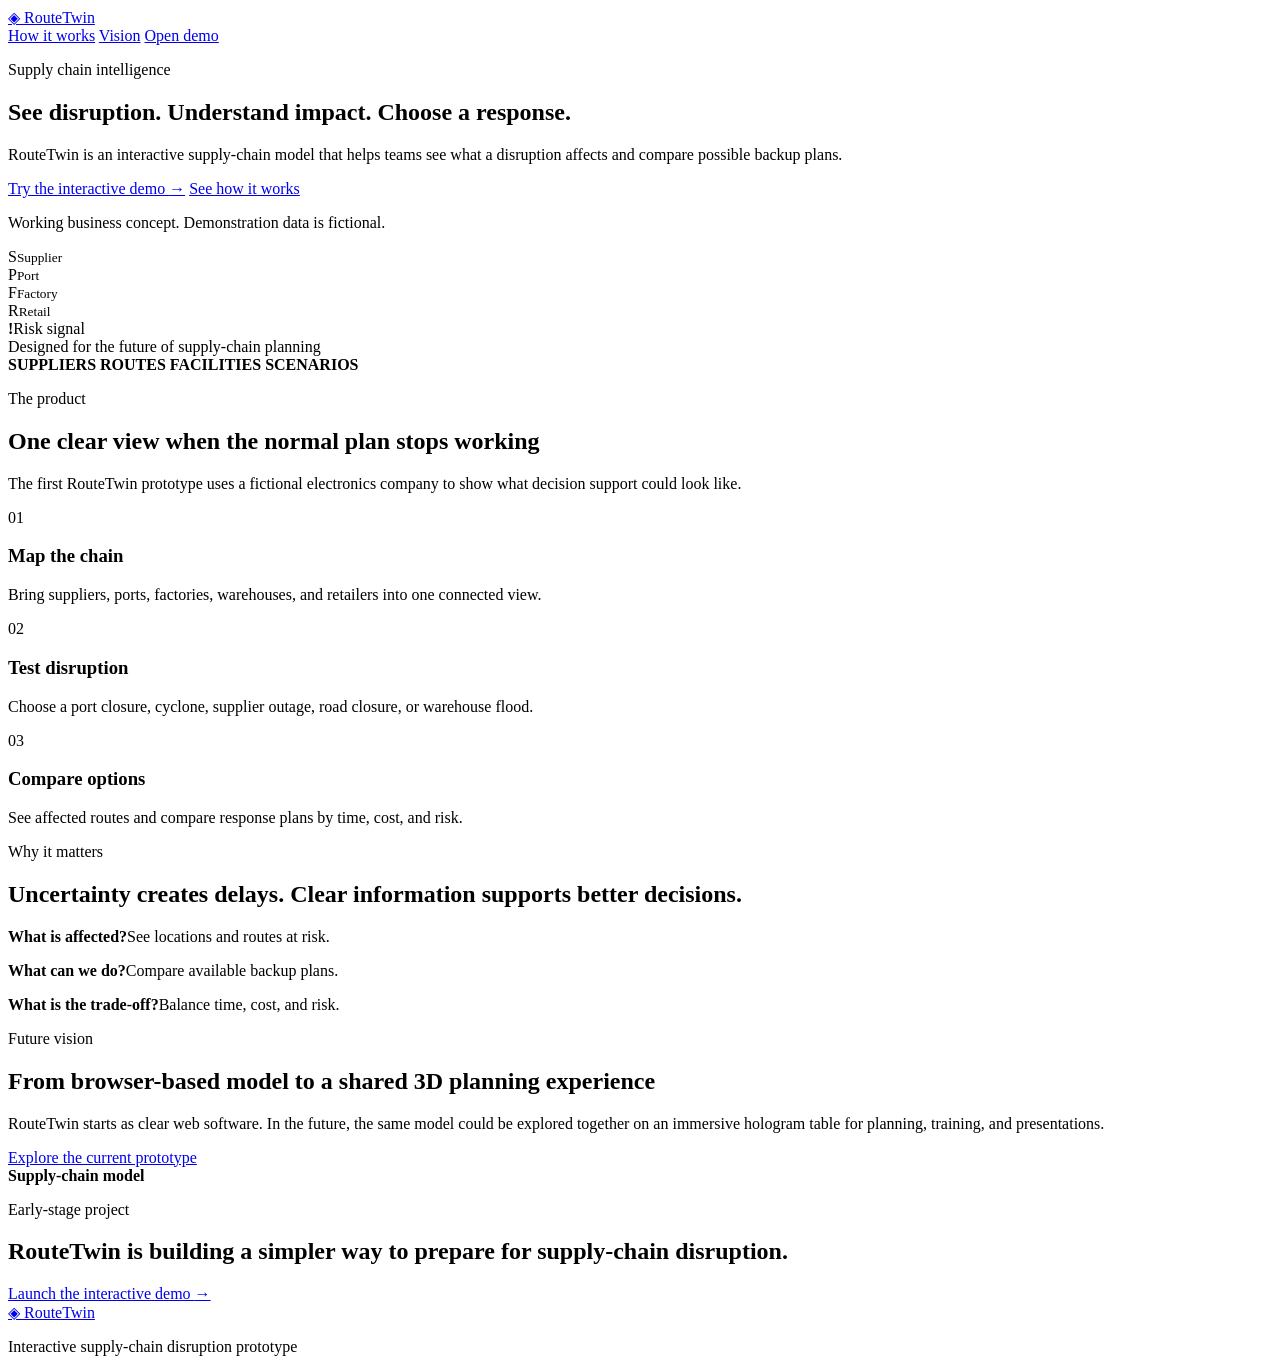
==== index.html @ 759754b1 "Refactor HTML for improved readability and structure" ====
<!doctype html>
<html lang="en">
<head>
  <meta charset="UTF-8" />
  <meta name="viewport" content="width=device-width, initial-scale=1.0" />
  <meta name="description" content="RouteTwin is an early supply-chain disruption visualisation platform." />
  <title>RouteTwin | Supply chain disruption, made visible</title>
  <link rel="stylesheet" href="home.css" />
</head>
<body>
  <header class="site-header">
    <a class="logo" href="index.html"><span>◈</span> RouteTwin</a>
    <nav>
      <a href="#how-it-works">How it works</a>
      <a href="#vision">Vision</a>
      <a class="nav-button" href="demo.html">Open demo</a>
    </nav>
  </header>

  <main>
    <section class="hero-home">
      <div class="hero-copy">
        <p class="eyebrow">Supply chain intelligence</p>
        <h1>See disruption. Understand impact. Choose a response.</h1>
        <p class="lead">RouteTwin is an interactive supply-chain model that helps teams see what a disruption affects and compare possible backup plans.</p>

        <div class="hero-actions">
          <a class="primary-button" href="demo.html">Try the interactive demo <span>→</span></a>
          <a class="text-link" href="#how-it-works">See how it works</a>
        </div>

        <p class="working-note">Working business concept. Demonstration data is fictional.</p>
      </div>

      <div class="hero-visual" aria-label="Illustration of connected supply chain locations">
        <div class="halo"></div>
        <span class="path p1"></span>
        <span class="path p2"></span>
        <span class="path p3"></span>

        <div class="location supplier">S<small>Supplier</small></div>
        <div class="location port">P<small>Port</small></div>
        <div class="location factory">F<small>Factory</small></div>
        <div class="location retail">R<small>Retail</small></div>

        <div class="signal"><b>!</b><span>Risk signal</span></div>
      </div>
    </section>

    <section class="trust-row">
      <span>Designed for the future of supply-chain planning</span>
      <div>
        <b>SUPPLIERS</b>
        <b>ROUTES</b>
        <b>FACILITIES</b>
        <b>SCENARIOS</b>
      </div>
    </section>

    <section id="how-it-works" class="section">
      <p class="eyebrow">The product</p>
      <h2>One clear view when the normal plan stops working</h2>
      <p class="section-intro">The first RouteTwin prototype uses a fictional electronics company to show what decision support could look like.</p>

      <div class="steps">
        <article>
          <span>01</span>
          <h3>Map the chain</h3>
          <p>Bring suppliers, ports, factories, warehouses, and retailers into one connected view.</p>
        </article>

        <article>
          <span>02</span>
          <h3>Test disruption</h3>
          <p>Choose a port closure, cyclone, supplier outage, road closure, or warehouse flood.</p>
        </article>

        <article>
          <span>03</span>
          <h3>Compare options</h3>
          <p>See affected routes and compare response plans by time, cost, and risk.</p>
        </article>
      </div>
    </section>

    <section class="impact-section">
      <div>
        <p class="eyebrow">Why it matters</p>
        <h2>Uncertainty creates delays. Clear information supports better decisions.</h2>
      </div>

      <div class="impact-list">
        <p><b>What is affected?</b><span>See locations and routes at risk.</span></p>
        <p><b>What can we do?</b><span>Compare available backup plans.</span></p>
        <p><b>What is the trade-off?</b><span>Balance time, cost, and risk.</span></p>
      </div>
    </section>

    <section id="vision" class="vision">
      <div>
        <p class="eyebrow">Future vision</p>
        <h2>From browser-based model to a shared 3D planning experience</h2>
        <p>RouteTwin starts as clear web software. In the future, the same model could be explored together on an immersive hologram table for planning, training, and presentations.</p>
        <a class="secondary-button" href="demo.html">Explore the current prototype</a>
      </div>

      <div class="table-scene">
        <div class="projection">
          <i></i><i></i><i></i>
          <b>Supply-chain model</b>
        </div>
        <div class="table-top"></div>
        <div class="table-leg left"></div>
        <div class="table-leg right"></div>
      </div>
    </section>

    <section class="closing">
      <p class="eyebrow">Early-stage project</p>
      <h2>RouteTwin is building a simpler way to prepare for supply-chain disruption.</h2>
      <a class="primary-button" href="demo.html">Launch the interactive demo <span>→</span></a>
    </section>
  </main>

  <footer>
    <a class="logo" href="index.html"><span>◈</span> RouteTwin</a>
    <p>Interactive supply-chain disruption prototype</p>
  </footer>
</body>
</html>
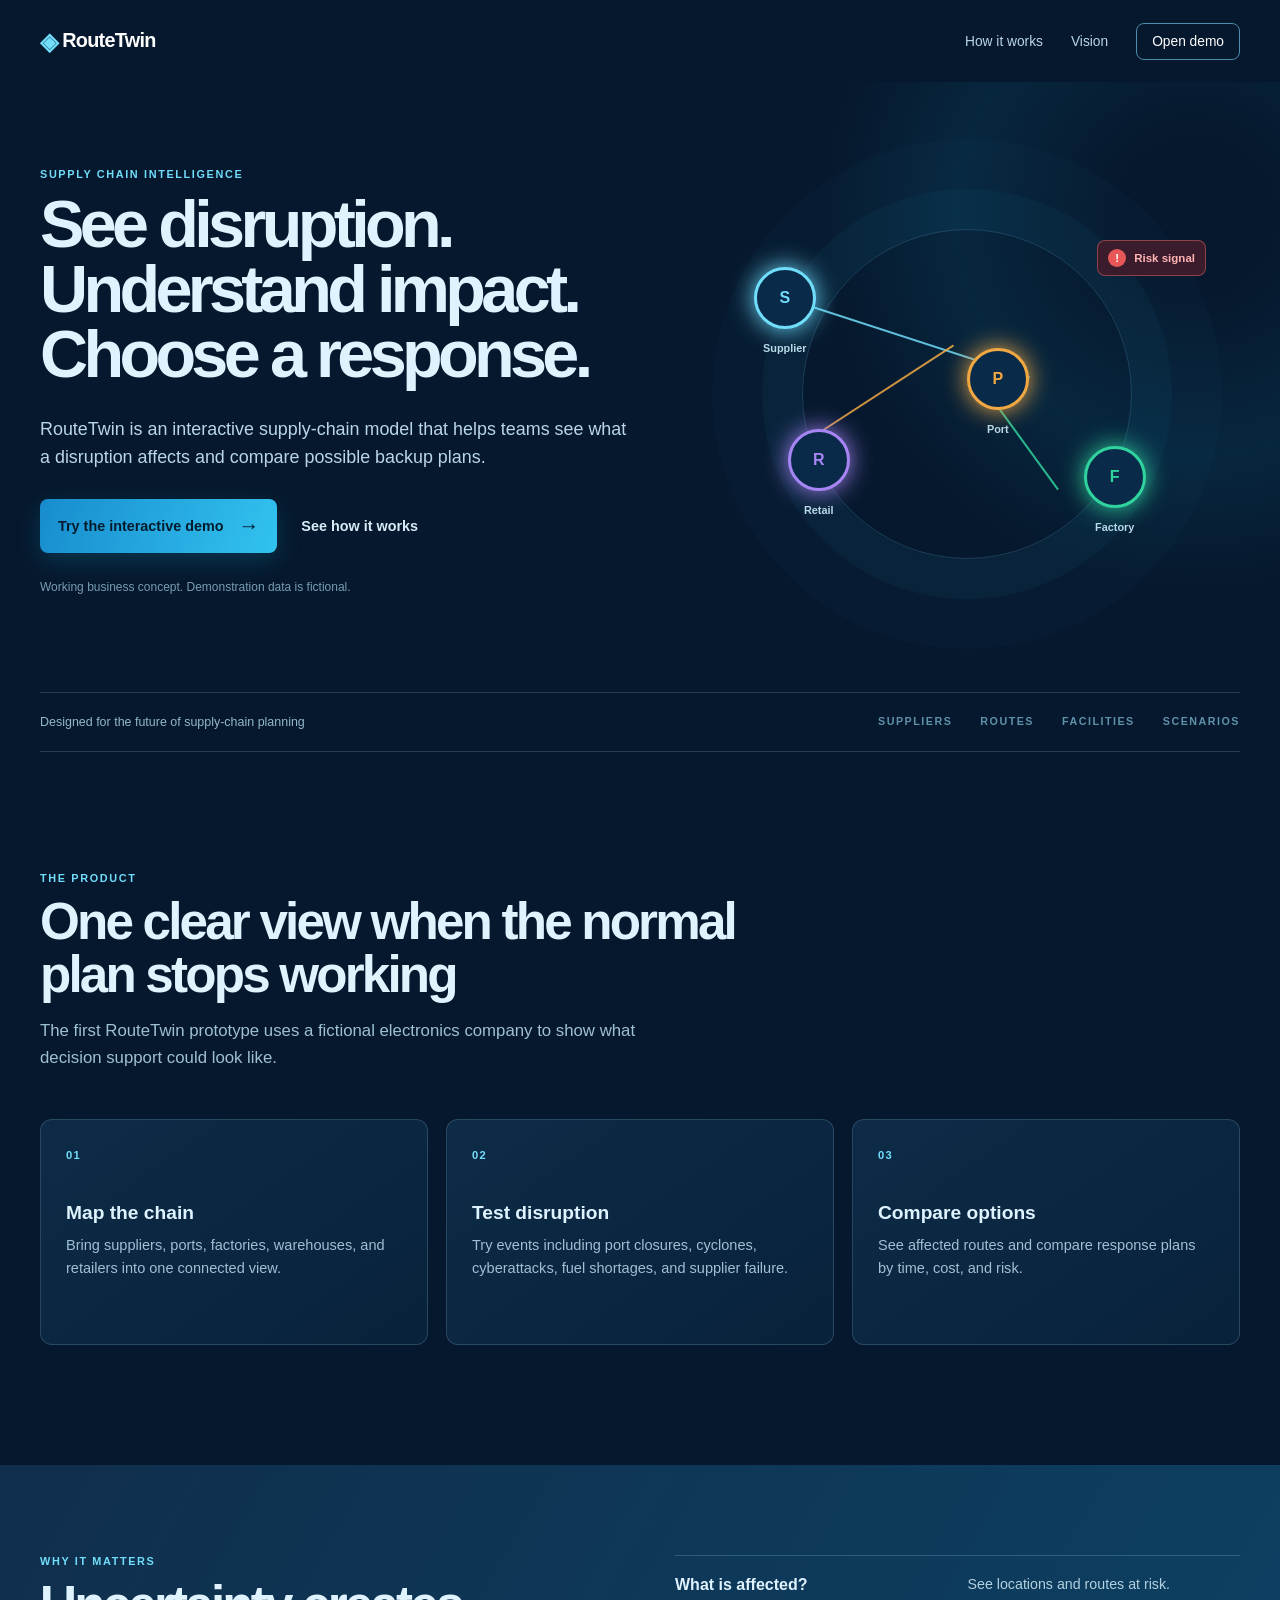
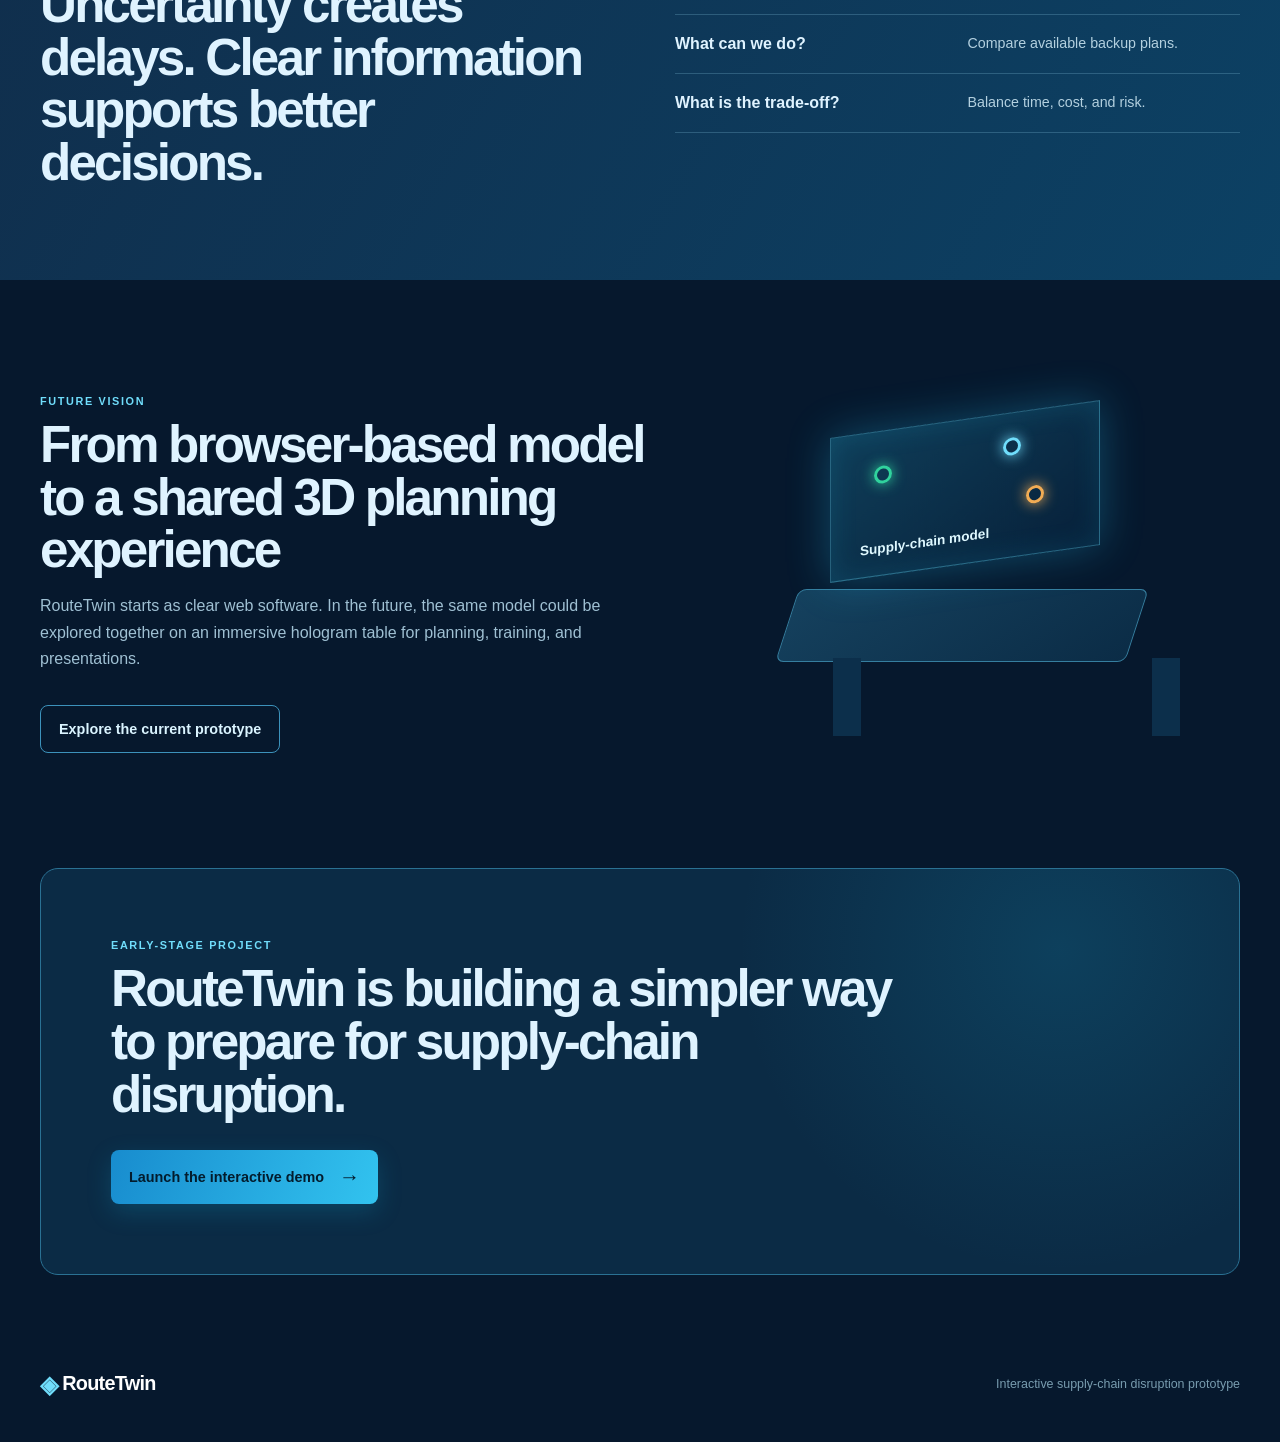
==== commit 4e476680: "Update index.html" ====
--- a/index.html
+++ b/index.html
@@ -72,7 +72,7 @@
         <article>
           <span>02</span>
           <h3>Test disruption</h3>
-          <p>Choose a port closure, cyclone, supplier outage, road closure, or warehouse flood.</p>
+          <p>Try events including port closures, cyclones, cyberattacks, fuel shortages, and supplier failure.</p>
         </article>
 
         <article>
--- a/home.css
+++ b/home.css
@@ -0,0 +1 @@
+:root{--ink:#dff3ff;--navy:#06182d;--deep:#081f38;--blue:#249ee1;--cyan:#70ddfb;--mint:#30d29d;--line:rgb(176 224 245 / 18%);--muted:#9fc0d3}*{box-sizing:border-box}html{scroll-behavior:smooth}body{margin:0;background:var(--navy);color:var(--ink);font-family:Inter,Aptos,Arial,sans-serif}.site-header{width:min(1200px,calc(100% - 48px));height:82px;margin:auto;display:flex;align-items:center;justify-content:space-between}.logo{color:#fff;text-decoration:none;font-size:1.24rem;font-weight:850;letter-spacing:-.035em}.logo span{color:var(--cyan);font-size:1.52rem;vertical-align:middle}.site-header nav{display:flex;align-items:center;gap:28px}.site-header nav>a{color:#b8d6e5;font-size:.86rem;text-decoration:none}.site-header nav>a:hover{color:#fff}.site-header .nav-button{padding:10px 15px;border:1px solid #4d8cac;border-radius:8px;color:#fff}main{overflow:hidden}.hero-home{position:relative;width:min(1200px,calc(100% - 48px));min-height:610px;margin:auto;display:grid;grid-template-columns:1.05fr .95fr;align-items:center;gap:50px}.hero-home::before{position:absolute;z-index:-1;top:-240px;right:-330px;width:750px;height:750px;border-radius:50%;background:radial-gradient(circle,#12678f00 15%,#0c729829 45%,transparent 70%);content:""}.eyebrow{margin:0 0 12px;color:var(--cyan);font-size:.68rem;font-weight:850;letter-spacing:.15em;text-transform:uppercase}.hero-copy h1{max-width:700px;margin:0;font-size:clamp(3rem,5.2vw,5rem);line-height:.98;letter-spacing:-.07em}.lead{max-width:595px;margin:27px 0;color:#b9d6e6;font-size:1.12rem;line-height:1.6}.hero-actions{display:flex;align-items:center;gap:24px}.primary-button,.secondary-button{display:inline-flex;align-items:center;gap:15px;padding:15px 18px;border-radius:8px;background:linear-gradient(110deg,#188cce,#32c3ef);color:#031c2d;font-size:.9rem;font-weight:850;text-decoration:none;box-shadow:0 8px 24px #0fa3d036}.primary-button:hover{filter:brightness(1.1);transform:translateY(-2px)}.primary-button span{font-size:1.3rem}.text-link{color:#d4edf8;font-size:.9rem;font-weight:750;text-decoration:none}.working-note{margin-top:27px;color:#769db1;font-size:.75rem}.hero-visual{position:relative;height:410px}.halo{position:absolute;top:47px;left:50%;width:330px;height:330px;transform:translateX(-50%);border:1px solid #4c95b54d;border-radius:50%;box-shadow:0 0 0 40px #1c668619,0 0 0 90px #1966860d}.path{position:absolute;height:2px;transform-origin:left;opacity:.85}.p1{top:116px;left:94px;width:254px;transform:rotate(18deg);background:var(--cyan)}.p2{top:191px;left:280px;width:143px;transform:rotate(54deg);background:var(--mint)}.p3{top:255px;left:117px;width:170px;transform:rotate(-33deg);background:#f1a843}.location{position:absolute;z-index:2;display:grid;width:62px;height:62px;place-items:center;border:3px solid currentColor;border-radius:50%;background:#092a48;color:var(--cyan);font-weight:850;box-shadow:0 0 24px currentColor}.location small{position:absolute;top:72px;color:#b8d9e9;font-size:.68rem;font-weight:700}.supplier{top:85px;left:60px;color:var(--cyan)}.port{top:166px;left:273px;color:#f1a843}.factory{top:264px;left:390px;color:var(--mint)}.retail{top:247px;left:94px;color:#a785f4}.signal{position:absolute;top:58px;right:34px;display:flex;align-items:center;gap:8px;padding:8px 10px;border:1px solid #eb6a6a7a;border-radius:8px;background:#3b1c2c;color:#ffb4b4;font-size:.72rem;font-weight:750}.signal b{display:grid;width:18px;height:18px;place-items:center;border-radius:50%;background:#e85757;color:#fff}.trust-row{width:min(1200px,calc(100% - 48px));margin:auto;padding:22px 0;border-top:1px solid var(--line);border-bottom:1px solid var(--line);display:flex;justify-content:space-between;gap:20px;color:#93b8ca;font-size:.78rem}.trust-row div{display:flex;gap:28px;color:#5f92aa;font-size:.67rem;letter-spacing:.14em}.section{width:min(1200px,calc(100% - 48px));margin:0 auto;padding:120px 0}.section h2,.impact-section h2,.vision h2,.closing h2{max-width:700px;margin:0;font-size:clamp(2.1rem,4vw,3.55rem);line-height:1.03;letter-spacing:-.055em}.section-intro{max-width:620px;color:var(--muted);font-size:1.05rem;line-height:1.6}.steps{display:grid;grid-template-columns:repeat(3,1fr);gap:18px;margin-top:47px}.steps article{min-height:226px;padding:25px;border:1px solid var(--line);border-radius:12px;background:linear-gradient(145deg,#0d2b47,#08223b)}.steps span{color:var(--cyan);font-size:.7rem;font-weight:850;letter-spacing:.11em}.steps h3{margin:39px 0 10px;font-size:1.2rem}.steps p{margin:0;color:var(--muted);font-size:.91rem;line-height:1.55}.impact-section{padding:90px max(24px,calc((100% - 1200px)/2));display:grid;grid-template-columns:1fr 1fr;gap:70px;background:linear-gradient(120deg,#102e4c,#0c4164)}.impact-list{border-top:1px solid #87c5df42}.impact-list p{display:grid;grid-template-columns:1fr 1fr;gap:20px;margin:0;padding:20px 0;border-bottom:1px solid #87c5df42}.impact-list b{font-size:1rem}.impact-list span{color:#b3d0df;font-size:.89rem}.vision{width:min(1200px,calc(100% - 48px));min-height:530px;margin:auto;padding:115px 0;display:grid;grid-template-columns:1fr .75fr;align-items:center;gap:80px}.vision p:not(.eyebrow){max-width:620px;color:var(--muted);line-height:1.65}.secondary-button{margin-top:17px;border:1px solid #3c92bb;background:transparent;color:#daf4ff;box-shadow:none}.table-scene{position:relative;height:310px}.projection{position:absolute;z-index:2;top:0;left:70px;width:270px;height:145px;border:1px solid #5ccbe85e;background:linear-gradient(145deg,#259ac44a,#1280d013);box-shadow:0 0 42px #22baed4f,inset 0 0 28px #1dcaef22;transform:skewY(-8deg)}.projection i{position:absolute;width:18px;height:18px;border:3px solid var(--mint);border-radius:50%;box-shadow:0 0 14px var(--mint)}.projection i:nth-child(1){top:34px;left:43px}.projection i:nth-child(2){top:75px;right:55px;border-color:#f1ac54;box-shadow:0 0 14px #f1ac54}.projection i:nth-child(3){right:78px;top:24px;border-color:var(--cyan);box-shadow:0 0 14px var(--cyan)}.projection b{position:absolute;bottom:19px;left:29px;color:#def8ff;font-size:.85rem}.table-top{position:absolute;top:170px;left:27px;width:350px;height:73px;border:1px solid #357e9f;border-radius:8px;background:linear-gradient(140deg,#15415e,#0b2c46);transform:skewX(-18deg)}.table-leg{position:absolute;top:239px;width:28px;height:78px;background:#0c2f4b}.table-leg.left{left:73px}.table-leg.right{right:60px}.closing{width:min(1200px,calc(100% - 48px));margin:0 auto 70px;padding:70px;border:1px solid #2a7193;border-radius:18px;background:radial-gradient(circle at 85% 20%,#158ab138,transparent 30%),#0b2b45}.closing h2{max-width:800px;margin-bottom:28px}footer{width:min(1200px,calc(100% - 48px));margin:auto;padding:25px 0 43px;display:flex;align-items:center;justify-content:space-between;color:#789caf;font-size:.78rem}footer p{margin:0}@media(max-width:780px){.site-header{height:auto;padding:19px 0;align-items:flex-start;flex-direction:column}.site-header nav{gap:13px;flex-wrap:wrap}.hero-home,.vision,.impact-section{grid-template-columns:1fr}.hero-home{padding:65px 0;gap:32px}.hero-visual{transform:scale(.82);transform-origin:left center}.trust-row,.impact-section{align-items:flex-start;flex-direction:column}.trust-row div{gap:12px;flex-wrap:wrap}.steps{grid-template-columns:1fr}.impact-section{padding:70px 24px;gap:35px}.vision{padding:80px 0;gap:25px}.closing{padding:42px 28px}.table-scene{transform:scale(.85);transform-origin:left top}footer{align-items:flex-start;gap:12px;flex-direction:column}}
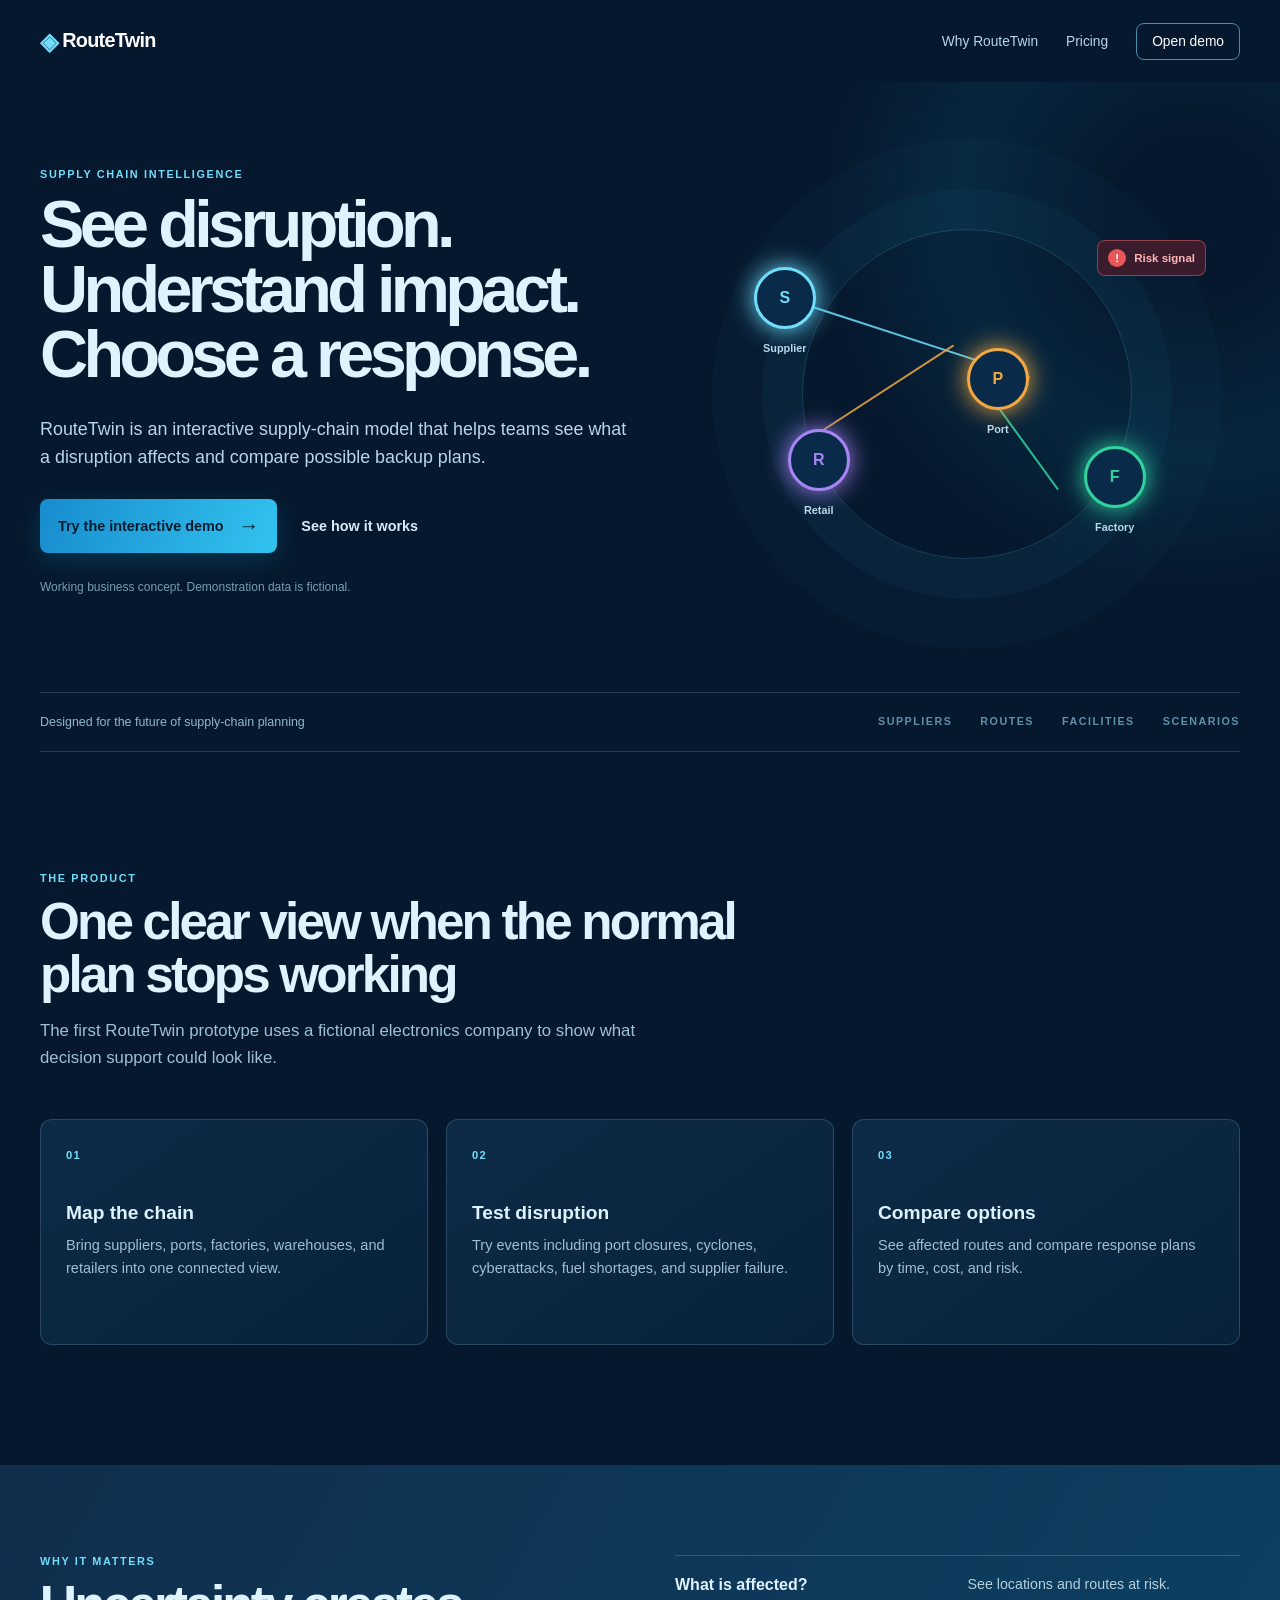
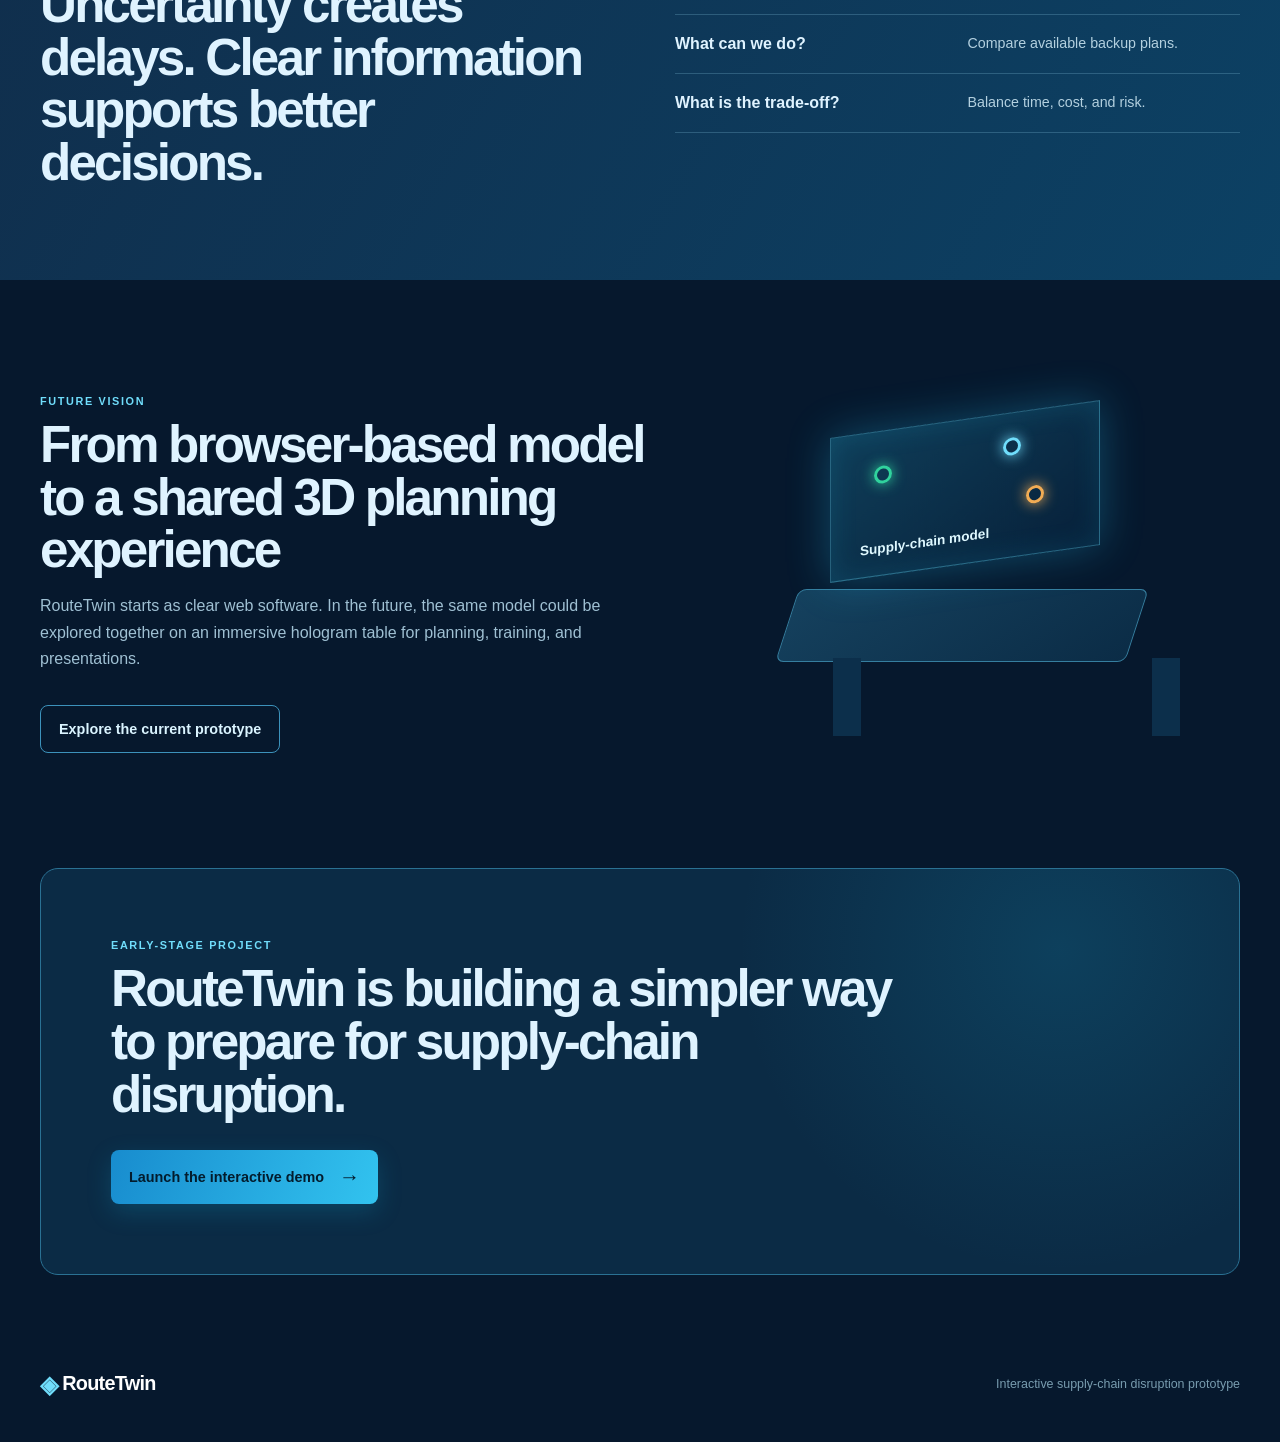
==== commit 19c06730: "Update navigation links and improve hero section text" ====
--- a/index.html
+++ b/index.html
@@ -10,9 +10,10 @@
 <body>
   <header class="site-header">
     <a class="logo" href="index.html"><span>◈</span> RouteTwin</a>
+
     <nav>
-      <a href="#how-it-works">How it works</a>
-      <a href="#vision">Vision</a>
+      <a href="why-routetwin.html">Why RouteTwin</a>
+      <a href="pricing.html">Pricing</a>
       <a class="nav-button" href="demo.html">Open demo</a>
     </nav>
   </header>
@@ -22,7 +23,10 @@
       <div class="hero-copy">
         <p class="eyebrow">Supply chain intelligence</p>
         <h1>See disruption. Understand impact. Choose a response.</h1>
-        <p class="lead">RouteTwin is an interactive supply-chain model that helps teams see what a disruption affects and compare possible backup plans.</p>
+
+        <p class="lead">
+          RouteTwin is an interactive supply-chain model that helps teams see what a disruption affects and compare possible backup plans.
+        </p>
 
         <div class="hero-actions">
           <a class="primary-button" href="demo.html">Try the interactive demo <span>→</span></a>
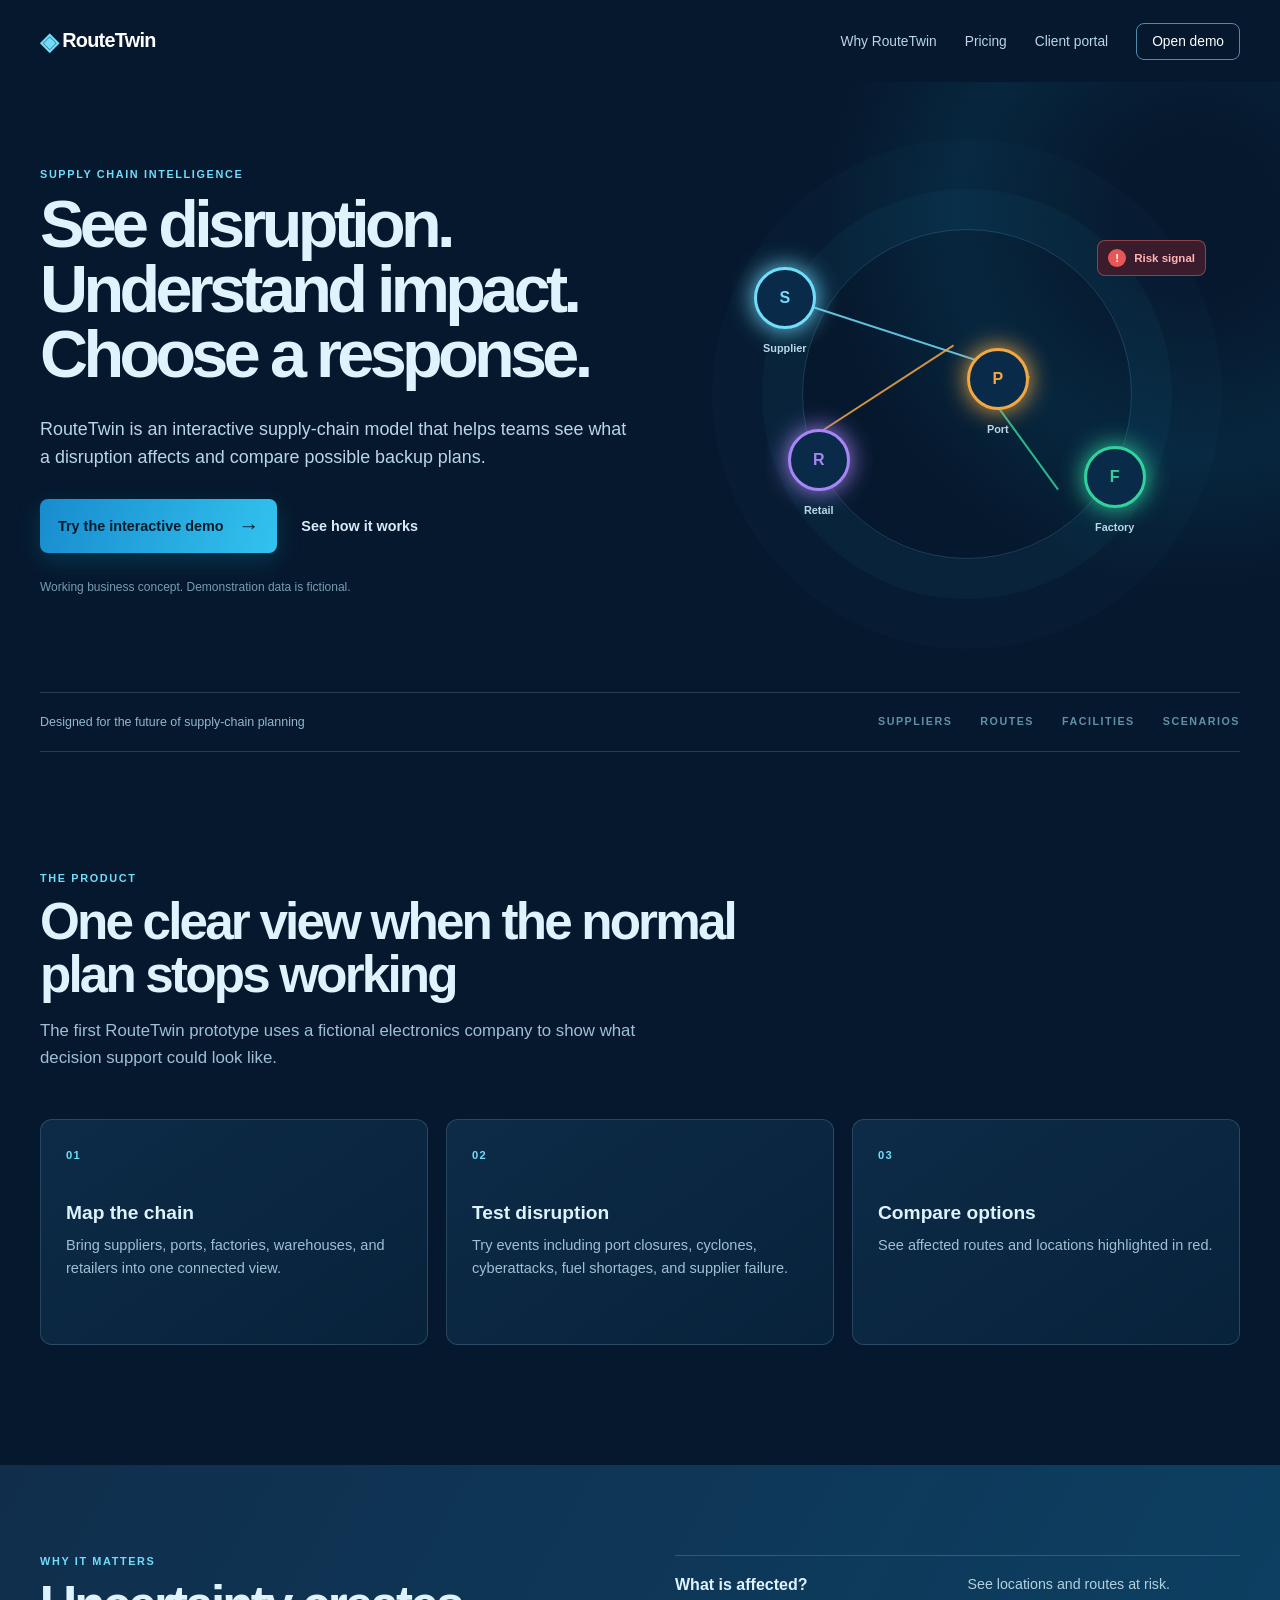
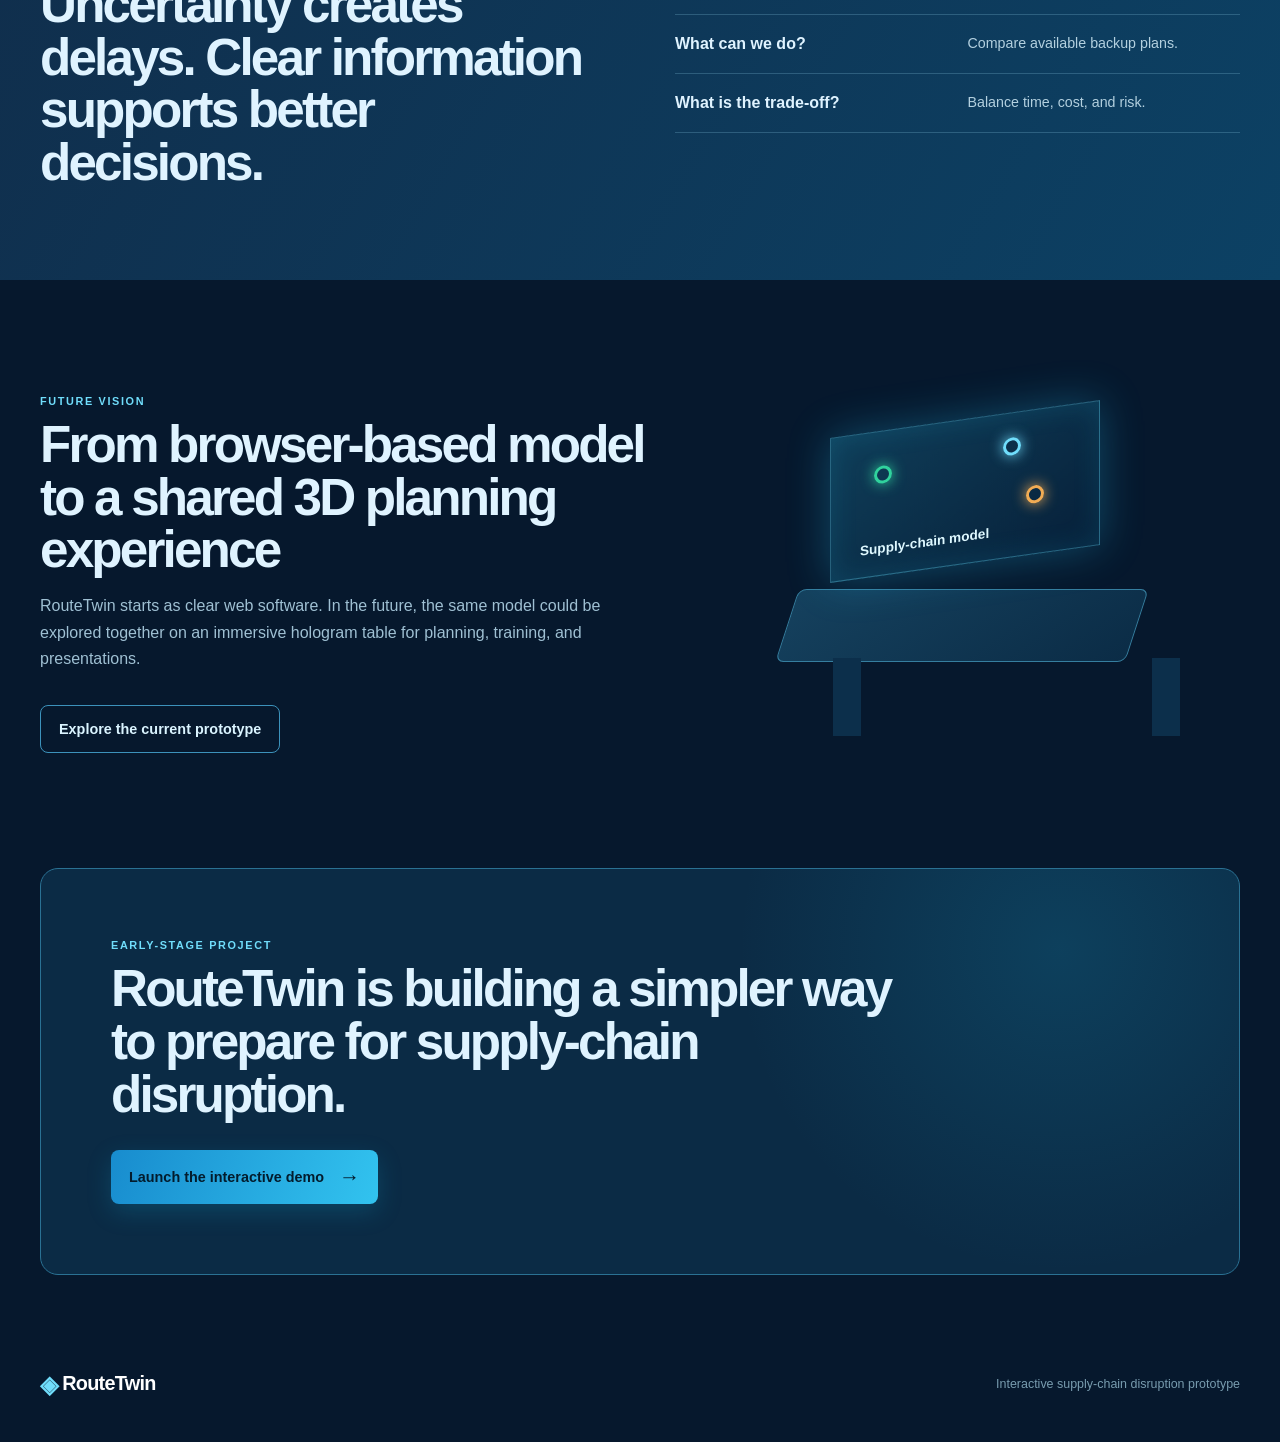
==== commit ffefb6a2: "Revise hero text and add client portal link Updated text in the hero section and adjusted navigation" ====
--- a/index.html
+++ b/index.html
@@ -14,6 +14,7 @@
     <nav>
       <a href="why-routetwin.html">Why RouteTwin</a>
       <a href="pricing.html">Pricing</a>
+      <a href="portal.html">Client portal</a>
       <a class="nav-button" href="demo.html">Open demo</a>
     </nav>
   </header>
@@ -23,10 +24,7 @@
       <div class="hero-copy">
         <p class="eyebrow">Supply chain intelligence</p>
         <h1>See disruption. Understand impact. Choose a response.</h1>
-
-        <p class="lead">
-          RouteTwin is an interactive supply-chain model that helps teams see what a disruption affects and compare possible backup plans.
-        </p>
+        <p class="lead">RouteTwin is an interactive supply-chain model that helps teams see what a disruption affects and compare possible backup plans.</p>
 
         <div class="hero-actions">
           <a class="primary-button" href="demo.html">Try the interactive demo <span>→</span></a>
@@ -41,12 +39,10 @@
         <span class="path p1"></span>
         <span class="path p2"></span>
         <span class="path p3"></span>
-
         <div class="location supplier">S<small>Supplier</small></div>
         <div class="location port">P<small>Port</small></div>
         <div class="location factory">F<small>Factory</small></div>
         <div class="location retail">R<small>Retail</small></div>
-
         <div class="signal"><b>!</b><span>Risk signal</span></div>
       </div>
     </section>
@@ -82,7 +78,7 @@
         <article>
           <span>03</span>
           <h3>Compare options</h3>
-          <p>See affected routes and compare response plans by time, cost, and risk.</p>
+          <p>See affected routes and locations highlighted in red.</p>
         </article>
       </div>
     </section>
@@ -110,9 +106,12 @@
 
       <div class="table-scene">
         <div class="projection">
-          <i></i><i></i><i></i>
+          <i></i>
+          <i></i>
+          <i></i>
           <b>Supply-chain model</b>
         </div>
+
         <div class="table-top"></div>
         <div class="table-leg left"></div>
         <div class="table-leg right"></div>
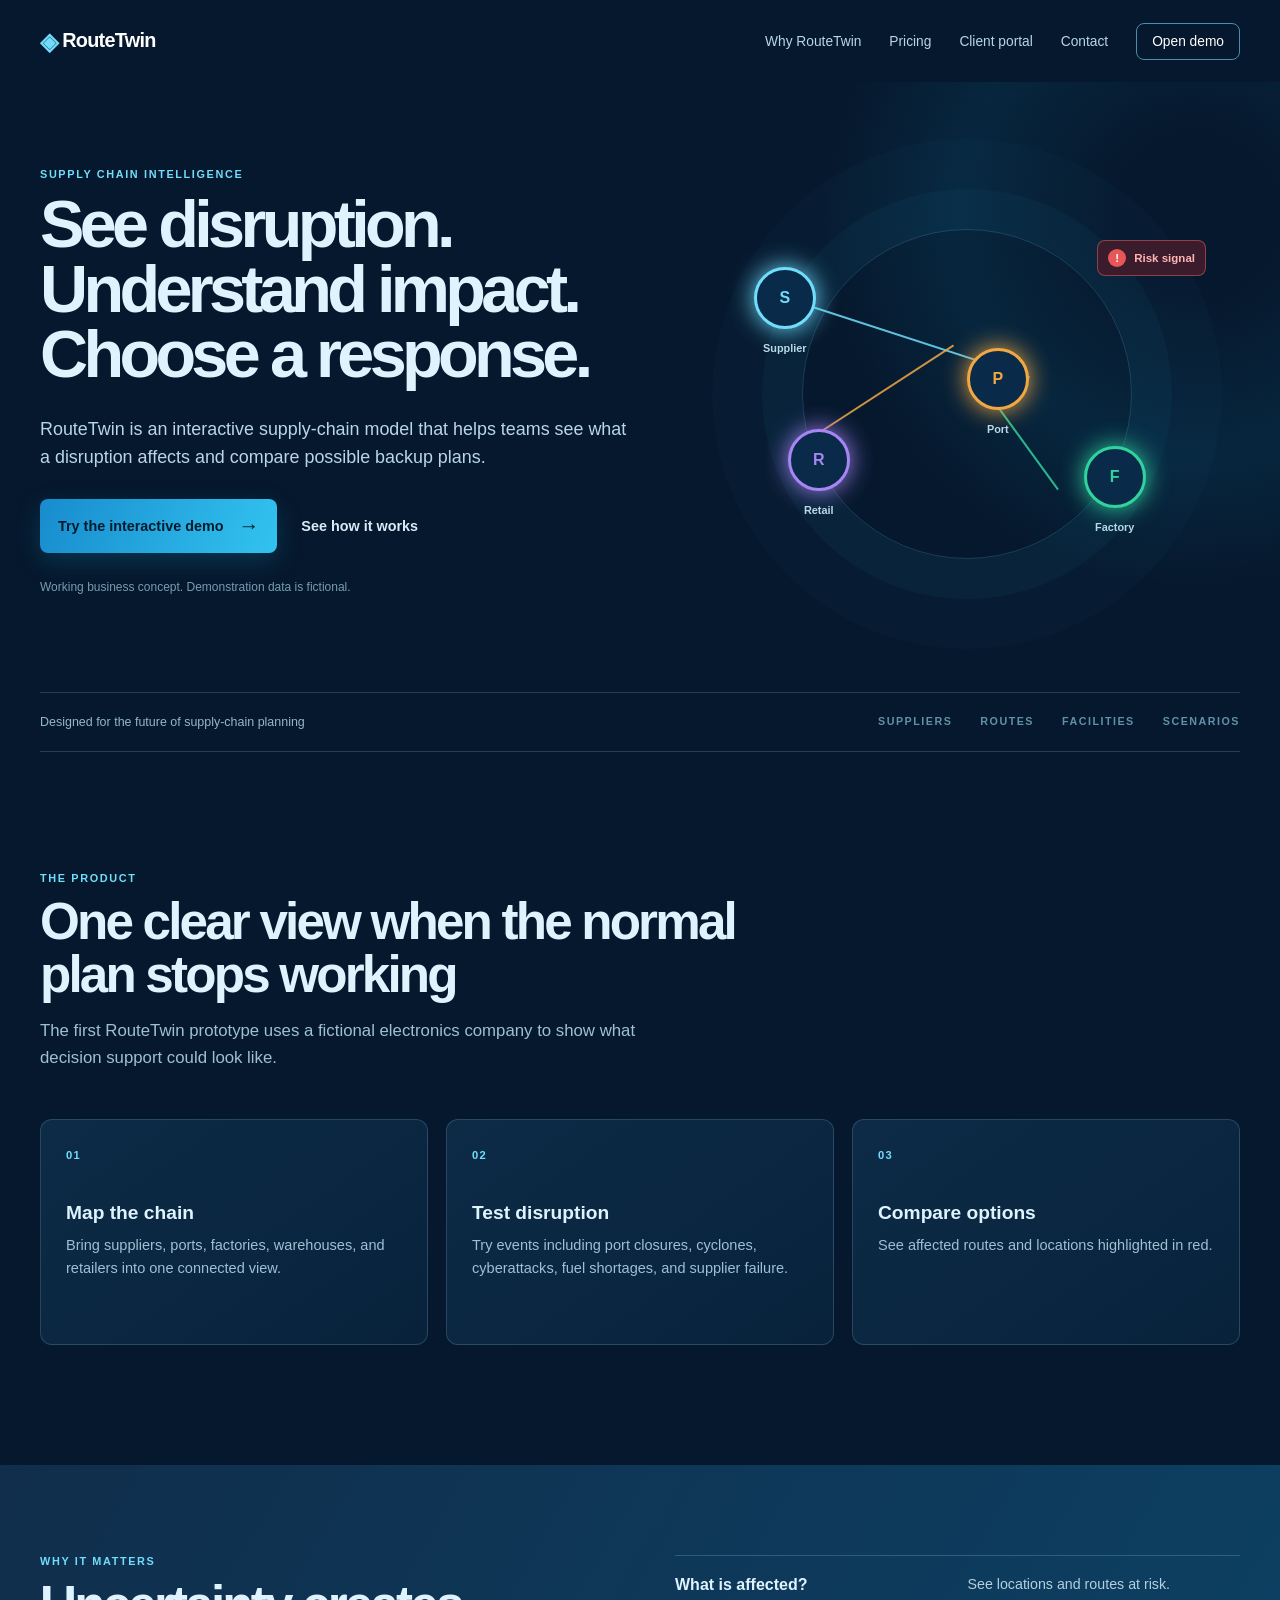
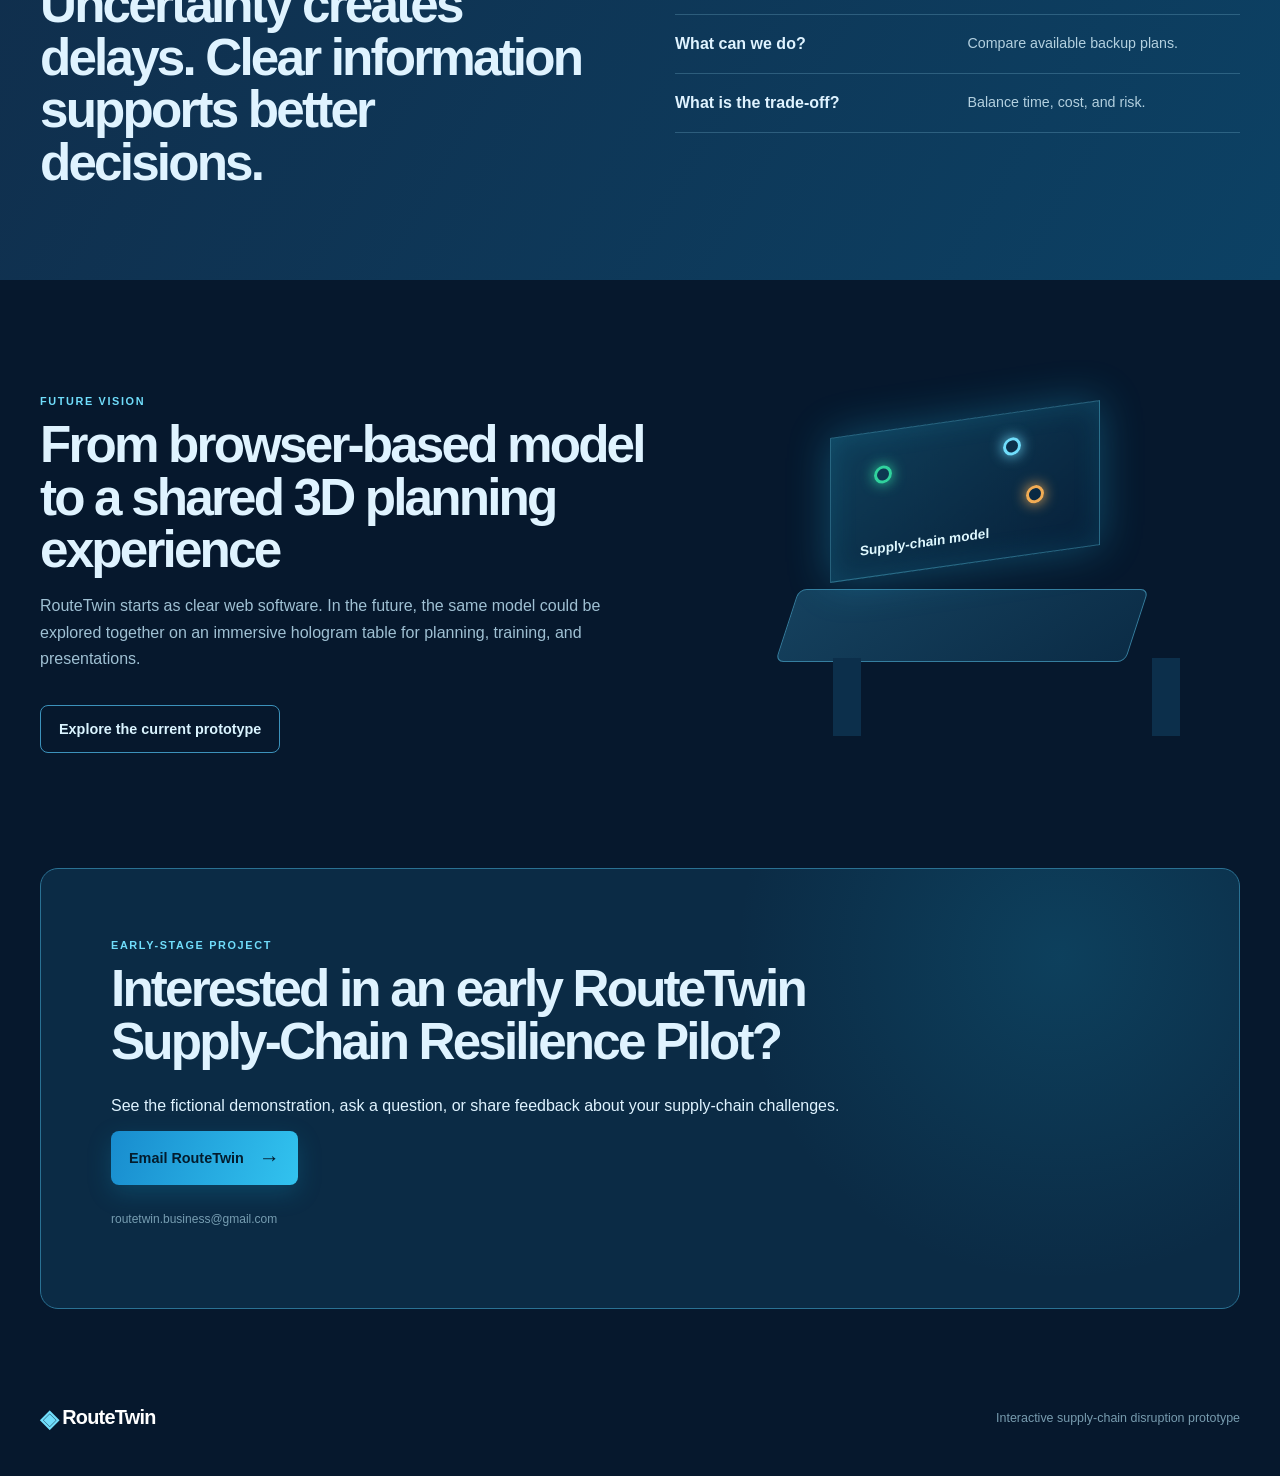
==== commit 74ebe9d7: "Update index.html" ====
--- a/index.html
+++ b/index.html
@@ -15,6 +15,7 @@
       <a href="why-routetwin.html">Why RouteTwin</a>
       <a href="pricing.html">Pricing</a>
       <a href="portal.html">Client portal</a>
+      <a href="#contact">Contact</a>
       <a class="nav-button" href="demo.html">Open demo</a>
     </nav>
   </header>
@@ -118,10 +119,16 @@
       </div>
     </section>
 
-    <section class="closing">
+    <section id="contact" class="closing">
       <p class="eyebrow">Early-stage project</p>
-      <h2>RouteTwin is building a simpler way to prepare for supply-chain disruption.</h2>
-      <a class="primary-button" href="demo.html">Launch the interactive demo <span>→</span></a>
+      <h2>Interested in an early RouteTwin Supply-Chain Resilience Pilot?</h2>
+      <p>See the fictional demonstration, ask a question, or share feedback about your supply-chain challenges.</p>
+
+      <a class="primary-button" href="mailto:routetwin.business@gmail.com?subject=RouteTwin%20Pilot%20Enquiry">
+        Email RouteTwin <span>→</span>
+      </a>
+
+      <p class="working-note">routetwin.business@gmail.com</p>
     </section>
   </main>
 
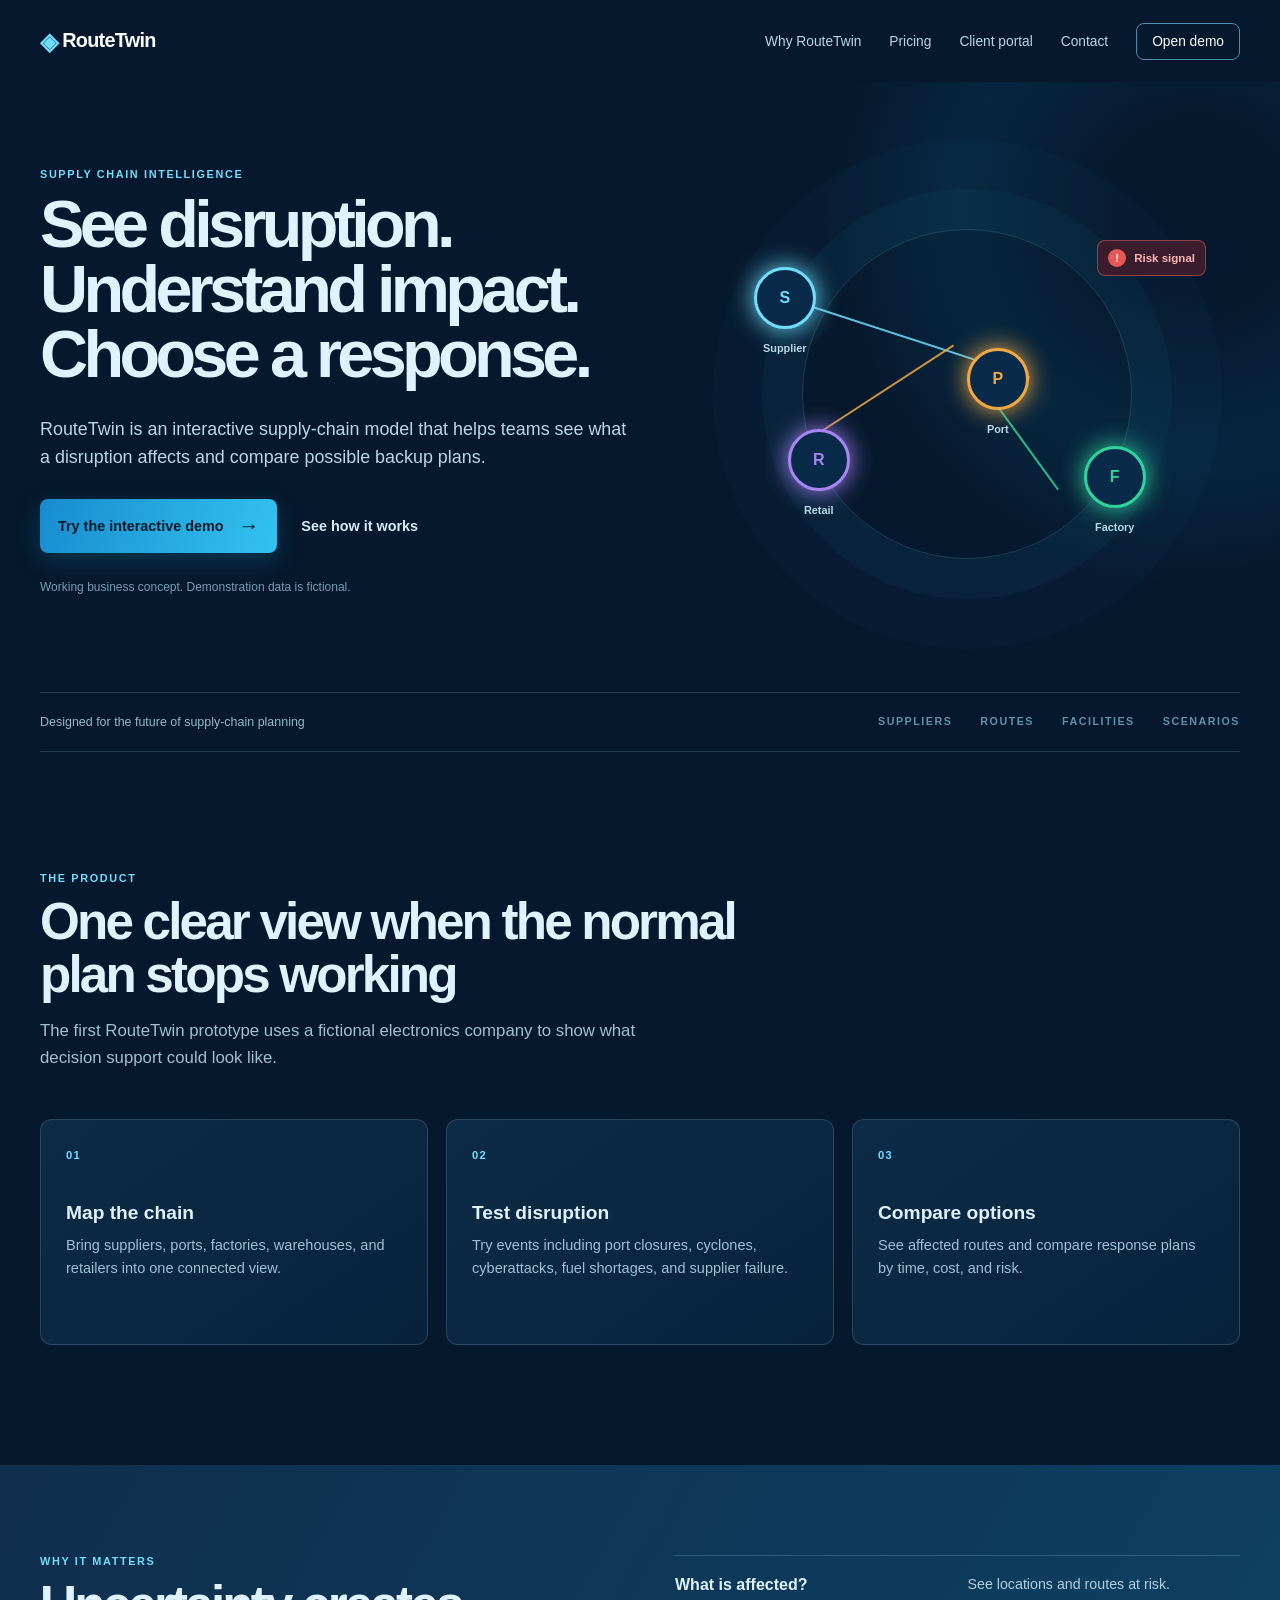
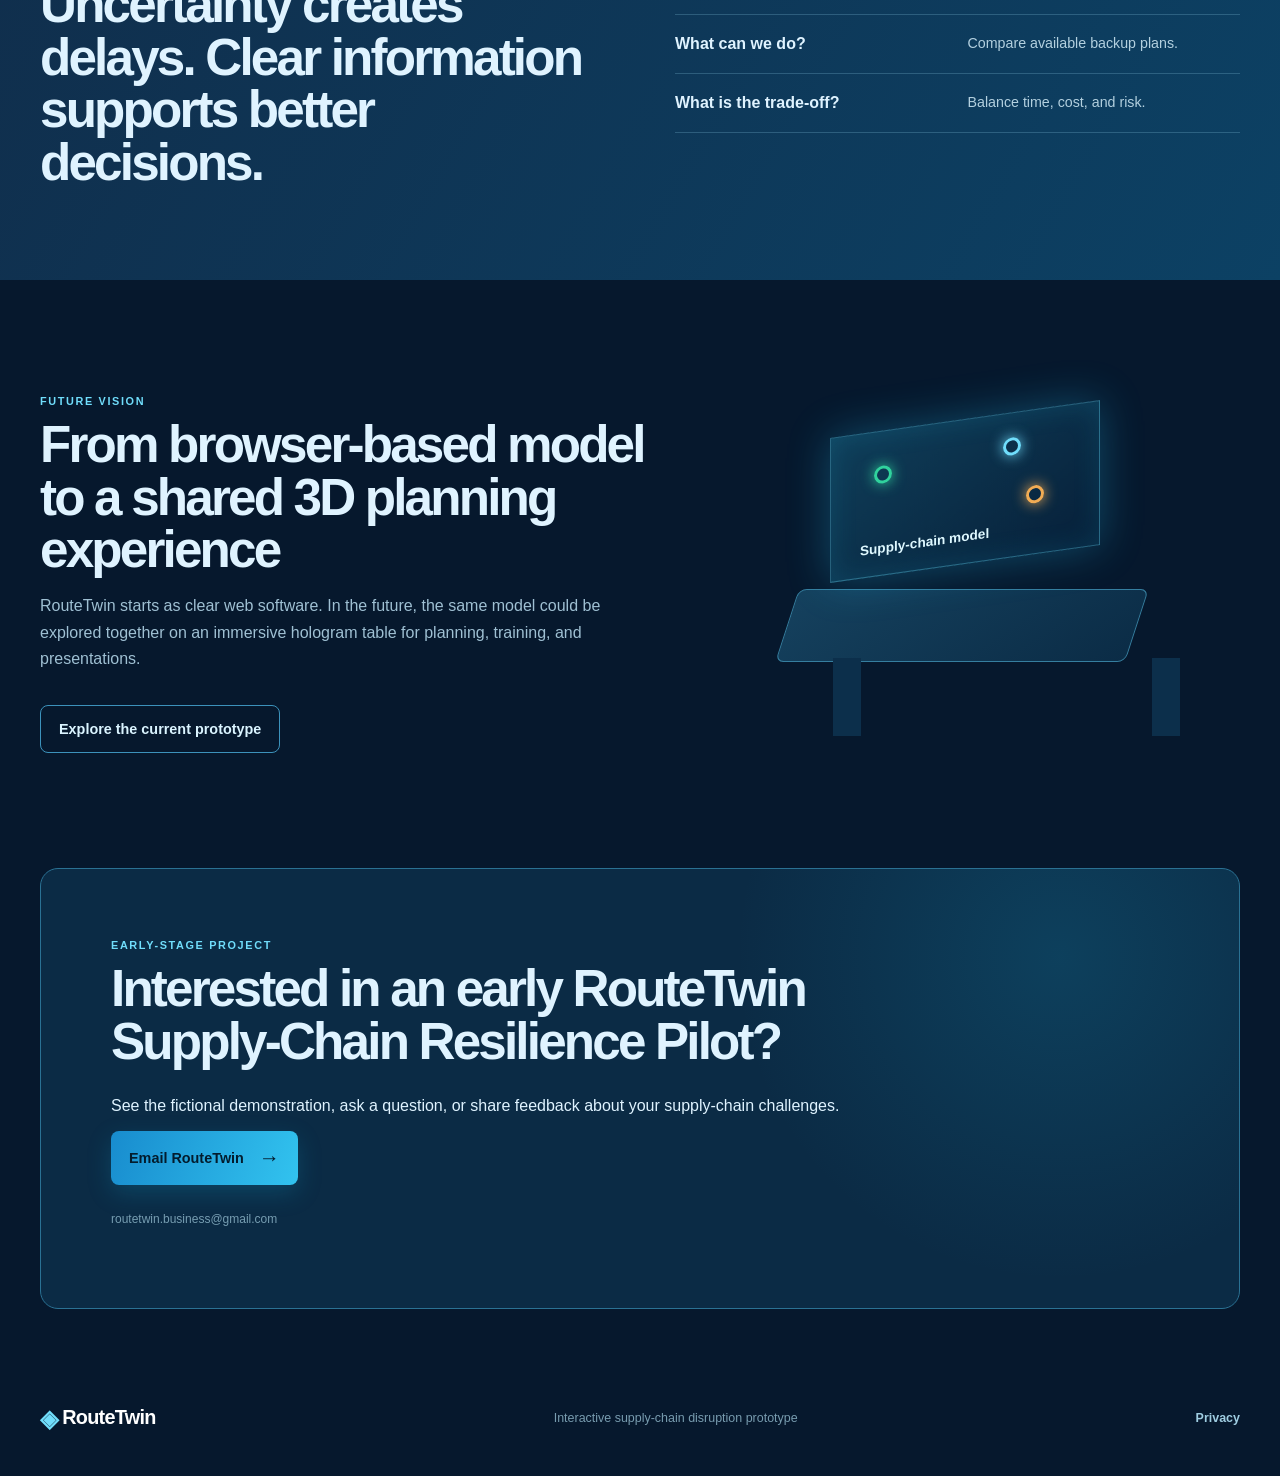
==== commit 0504717b: "Refactor index.html for improved readability Refactored HTML structure for better readability and ma" ====
--- a/index.html
+++ b/index.html
@@ -10,7 +10,6 @@
 <body>
   <header class="site-header">
     <a class="logo" href="index.html"><span>◈</span> RouteTwin</a>
-
     <nav>
       <a href="why-routetwin.html">Why RouteTwin</a>
       <a href="pricing.html">Pricing</a>
@@ -26,12 +25,10 @@
         <p class="eyebrow">Supply chain intelligence</p>
         <h1>See disruption. Understand impact. Choose a response.</h1>
         <p class="lead">RouteTwin is an interactive supply-chain model that helps teams see what a disruption affects and compare possible backup plans.</p>
-
         <div class="hero-actions">
           <a class="primary-button" href="demo.html">Try the interactive demo <span>→</span></a>
           <a class="text-link" href="#how-it-works">See how it works</a>
         </div>
-
         <p class="working-note">Working business concept. Demonstration data is fictional.</p>
       </div>
 
@@ -50,12 +47,7 @@
 
     <section class="trust-row">
       <span>Designed for the future of supply-chain planning</span>
-      <div>
-        <b>SUPPLIERS</b>
-        <b>ROUTES</b>
-        <b>FACILITIES</b>
-        <b>SCENARIOS</b>
-      </div>
+      <div><b>SUPPLIERS</b><b>ROUTES</b><b>FACILITIES</b><b>SCENARIOS</b></div>
     </section>
 
     <section id="how-it-works" class="section">
@@ -64,23 +56,9 @@
       <p class="section-intro">The first RouteTwin prototype uses a fictional electronics company to show what decision support could look like.</p>
 
       <div class="steps">
-        <article>
-          <span>01</span>
-          <h3>Map the chain</h3>
-          <p>Bring suppliers, ports, factories, warehouses, and retailers into one connected view.</p>
-        </article>
-
-        <article>
-          <span>02</span>
-          <h3>Test disruption</h3>
-          <p>Try events including port closures, cyclones, cyberattacks, fuel shortages, and supplier failure.</p>
-        </article>
-
-        <article>
-          <span>03</span>
-          <h3>Compare options</h3>
-          <p>See affected routes and locations highlighted in red.</p>
-        </article>
+        <article><span>01</span><h3>Map the chain</h3><p>Bring suppliers, ports, factories, warehouses, and retailers into one connected view.</p></article>
+        <article><span>02</span><h3>Test disruption</h3><p>Try events including port closures, cyclones, cyberattacks, fuel shortages, and supplier failure.</p></article>
+        <article><span>03</span><h3>Compare options</h3><p>See affected routes and compare response plans by time, cost, and risk.</p></article>
       </div>
     </section>
 
@@ -106,13 +84,7 @@
       </div>
 
       <div class="table-scene">
-        <div class="projection">
-          <i></i>
-          <i></i>
-          <i></i>
-          <b>Supply-chain model</b>
-        </div>
-
+        <div class="projection"><i></i><i></i><i></i><b>Supply-chain model</b></div>
         <div class="table-top"></div>
         <div class="table-leg left"></div>
         <div class="table-leg right"></div>
@@ -123,11 +95,7 @@
       <p class="eyebrow">Early-stage project</p>
       <h2>Interested in an early RouteTwin Supply-Chain Resilience Pilot?</h2>
       <p>See the fictional demonstration, ask a question, or share feedback about your supply-chain challenges.</p>
-
-      <a class="primary-button" href="mailto:routetwin.business@gmail.com?subject=RouteTwin%20Pilot%20Enquiry">
-        Email RouteTwin <span>→</span>
-      </a>
-
+      <a class="primary-button" href="mailto:routetwin.business@gmail.com?subject=RouteTwin%20Pilot%20Enquiry">Email RouteTwin <span>→</span></a>
       <p class="working-note">routetwin.business@gmail.com</p>
     </section>
   </main>
@@ -135,6 +103,7 @@
   <footer>
     <a class="logo" href="index.html"><span>◈</span> RouteTwin</a>
     <p>Interactive supply-chain disruption prototype</p>
+    <a href="privacy.html" style="color:#9fcde1;text-decoration:none;font-weight:750">Privacy</a>
   </footer>
 </body>
 </html>
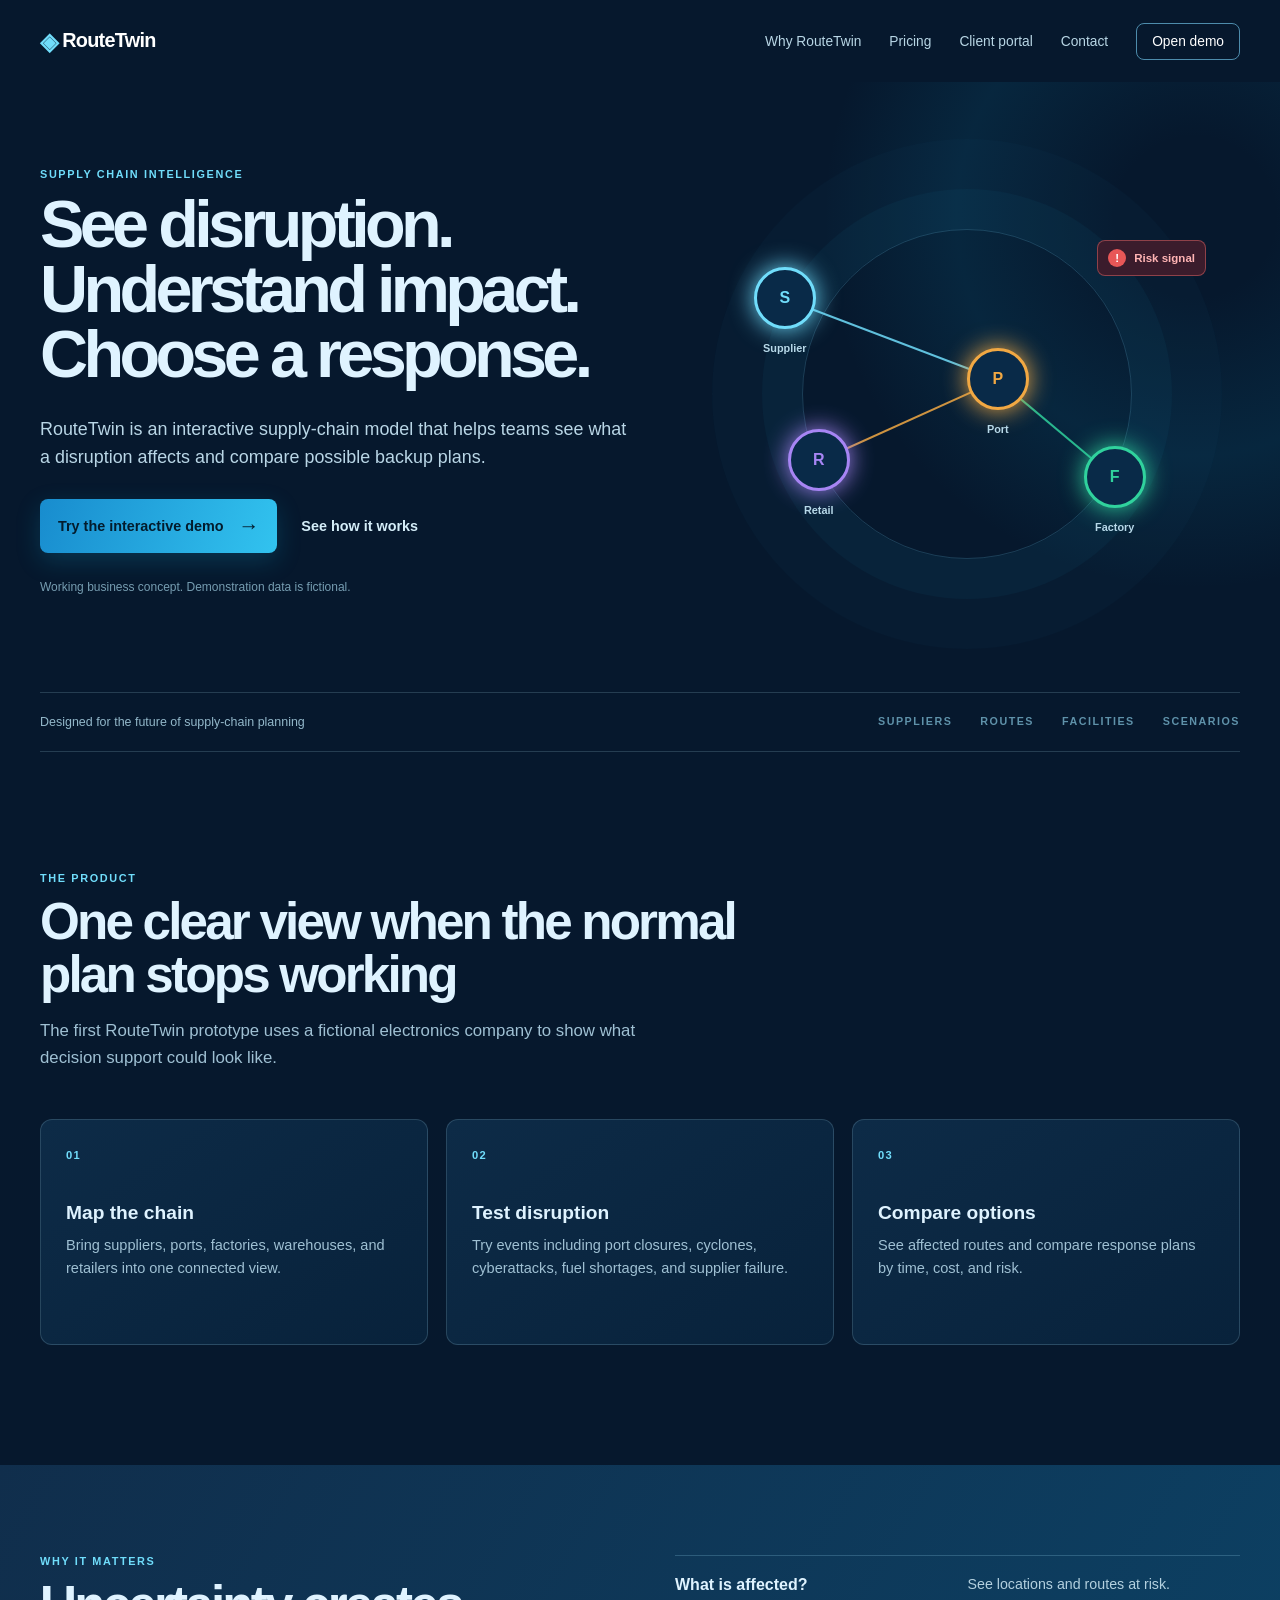
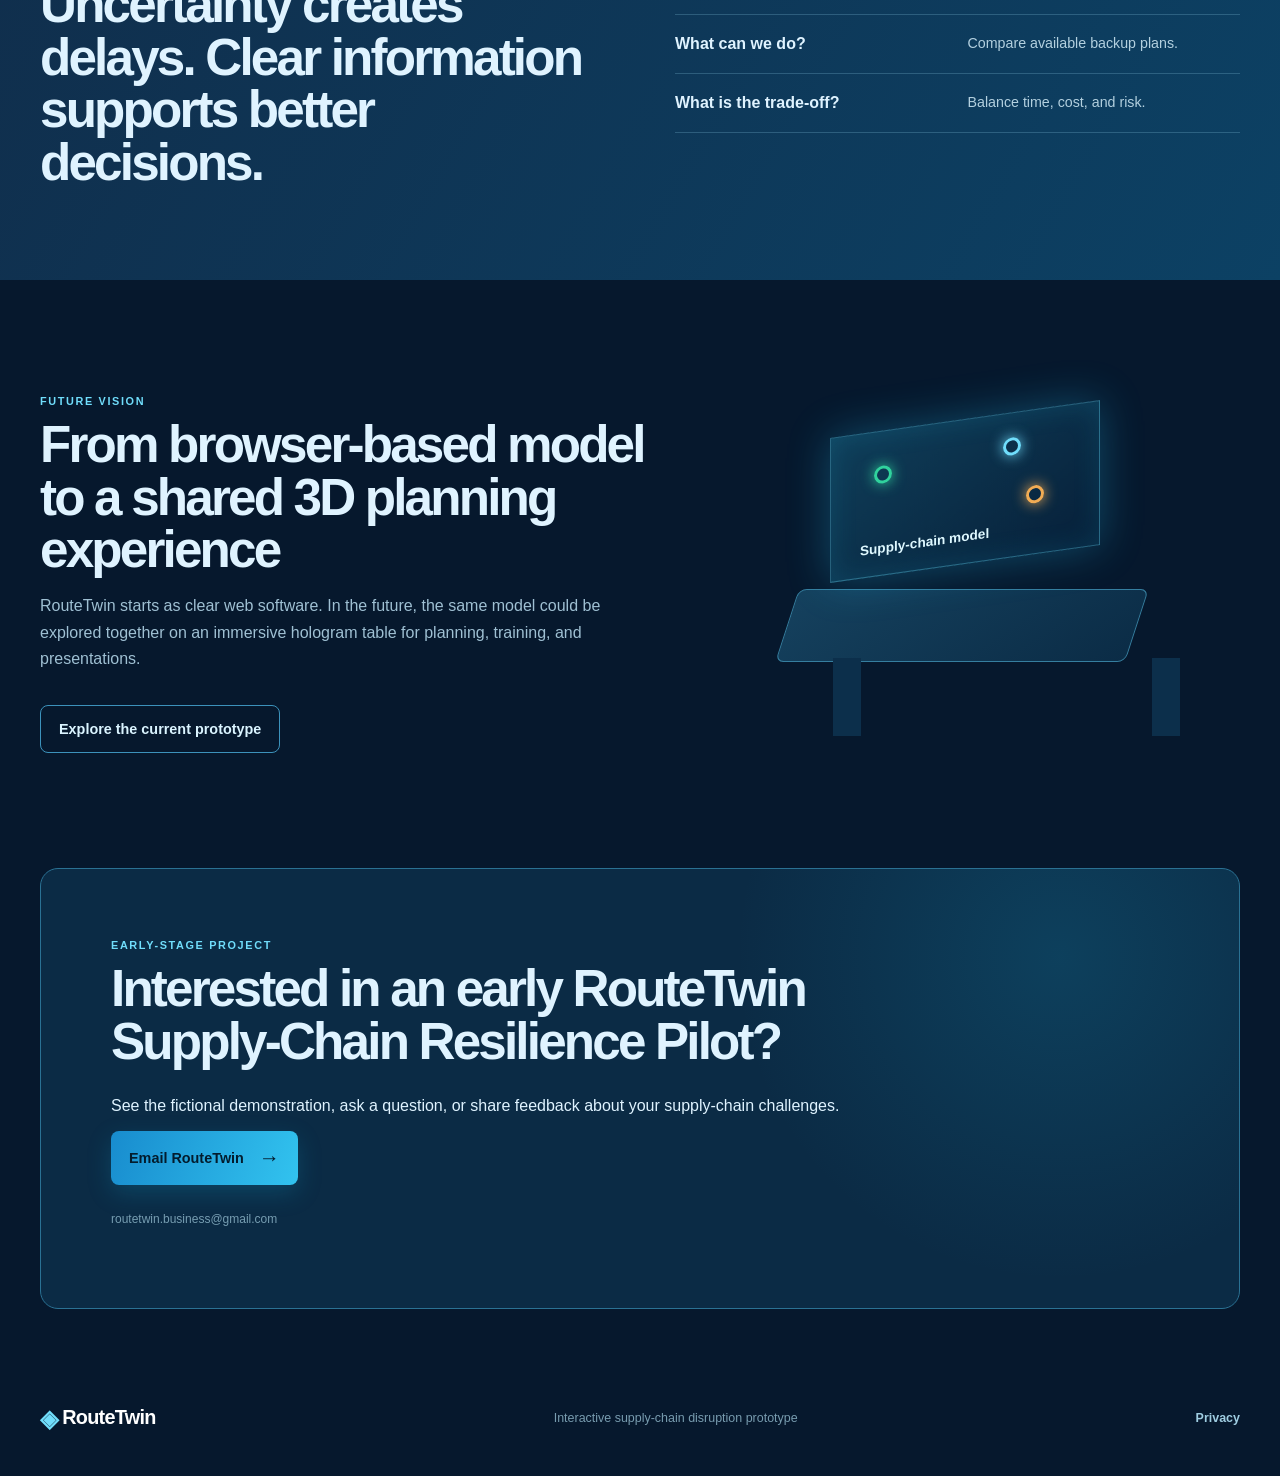
==== commit 86aee427: "Update index.html" ====
--- a/index.html
+++ b/index.html
@@ -5,7 +5,8 @@
   <meta name="viewport" content="width=device-width, initial-scale=1.0" />
   <meta name="description" content="RouteTwin is an early supply-chain disruption visualisation platform." />
   <title>RouteTwin | Supply chain disruption, made visible</title>
-  <link rel="stylesheet" href="home.css" />
+<link rel="stylesheet" href="home.css?v=2" />
+<link rel="stylesheet" href="home-fix.css?v=2" />
 </head>
 <body>
   <header class="site-header">
@@ -25,10 +26,12 @@
         <p class="eyebrow">Supply chain intelligence</p>
         <h1>See disruption. Understand impact. Choose a response.</h1>
         <p class="lead">RouteTwin is an interactive supply-chain model that helps teams see what a disruption affects and compare possible backup plans.</p>
+
         <div class="hero-actions">
           <a class="primary-button" href="demo.html">Try the interactive demo <span>→</span></a>
           <a class="text-link" href="#how-it-works">See how it works</a>
         </div>
+
         <p class="working-note">Working business concept. Demonstration data is fictional.</p>
       </div>
 
@@ -37,17 +40,24 @@
         <span class="path p1"></span>
         <span class="path p2"></span>
         <span class="path p3"></span>
+
         <div class="location supplier">S<small>Supplier</small></div>
         <div class="location port">P<small>Port</small></div>
         <div class="location factory">F<small>Factory</small></div>
         <div class="location retail">R<small>Retail</small></div>
+
         <div class="signal"><b>!</b><span>Risk signal</span></div>
       </div>
     </section>
 
     <section class="trust-row">
       <span>Designed for the future of supply-chain planning</span>
-      <div><b>SUPPLIERS</b><b>ROUTES</b><b>FACILITIES</b><b>SCENARIOS</b></div>
+      <div>
+        <b>SUPPLIERS</b>
+        <b>ROUTES</b>
+        <b>FACILITIES</b>
+        <b>SCENARIOS</b>
+      </div>
     </section>
 
     <section id="how-it-works" class="section">
@@ -56,9 +66,23 @@
       <p class="section-intro">The first RouteTwin prototype uses a fictional electronics company to show what decision support could look like.</p>
 
       <div class="steps">
-        <article><span>01</span><h3>Map the chain</h3><p>Bring suppliers, ports, factories, warehouses, and retailers into one connected view.</p></article>
-        <article><span>02</span><h3>Test disruption</h3><p>Try events including port closures, cyclones, cyberattacks, fuel shortages, and supplier failure.</p></article>
-        <article><span>03</span><h3>Compare options</h3><p>See affected routes and compare response plans by time, cost, and risk.</p></article>
+        <article>
+          <span>01</span>
+          <h3>Map the chain</h3>
+          <p>Bring suppliers, ports, factories, warehouses, and retailers into one connected view.</p>
+        </article>
+
+        <article>
+          <span>02</span>
+          <h3>Test disruption</h3>
+          <p>Try events including port closures, cyclones, cyberattacks, fuel shortages, and supplier failure.</p>
+        </article>
+
+        <article>
+          <span>03</span>
+          <h3>Compare options</h3>
+          <p>See affected routes and compare response plans by time, cost, and risk.</p>
+        </article>
       </div>
     </section>
 
@@ -103,7 +127,7 @@
   <footer>
     <a class="logo" href="index.html"><span>◈</span> RouteTwin</a>
     <p>Interactive supply-chain disruption prototype</p>
-    <a href="privacy.html" style="color:#9fcde1;text-decoration:none;font-weight:750">Privacy</a>
+    <a class="footer-link" href="privacy.html" style="color:#9fcde1;text-decoration:none;font-weight:750">Privacy</a>
   </footer>
 </body>
 </html>
--- a/home-fix.css
+++ b/home-fix.css
@@ -0,0 +1,4 @@
+/* Align each route line with the centre of the connected location circles. */
+.p1{top:116px;left:91px;width:228px;transform:rotate(20.8deg)}
+.p2{top:197px;left:304px;width:153px;transform:rotate(40deg)}
+.p3{top:278px;left:125px;width:197px;transform:rotate(-24.3deg)}
